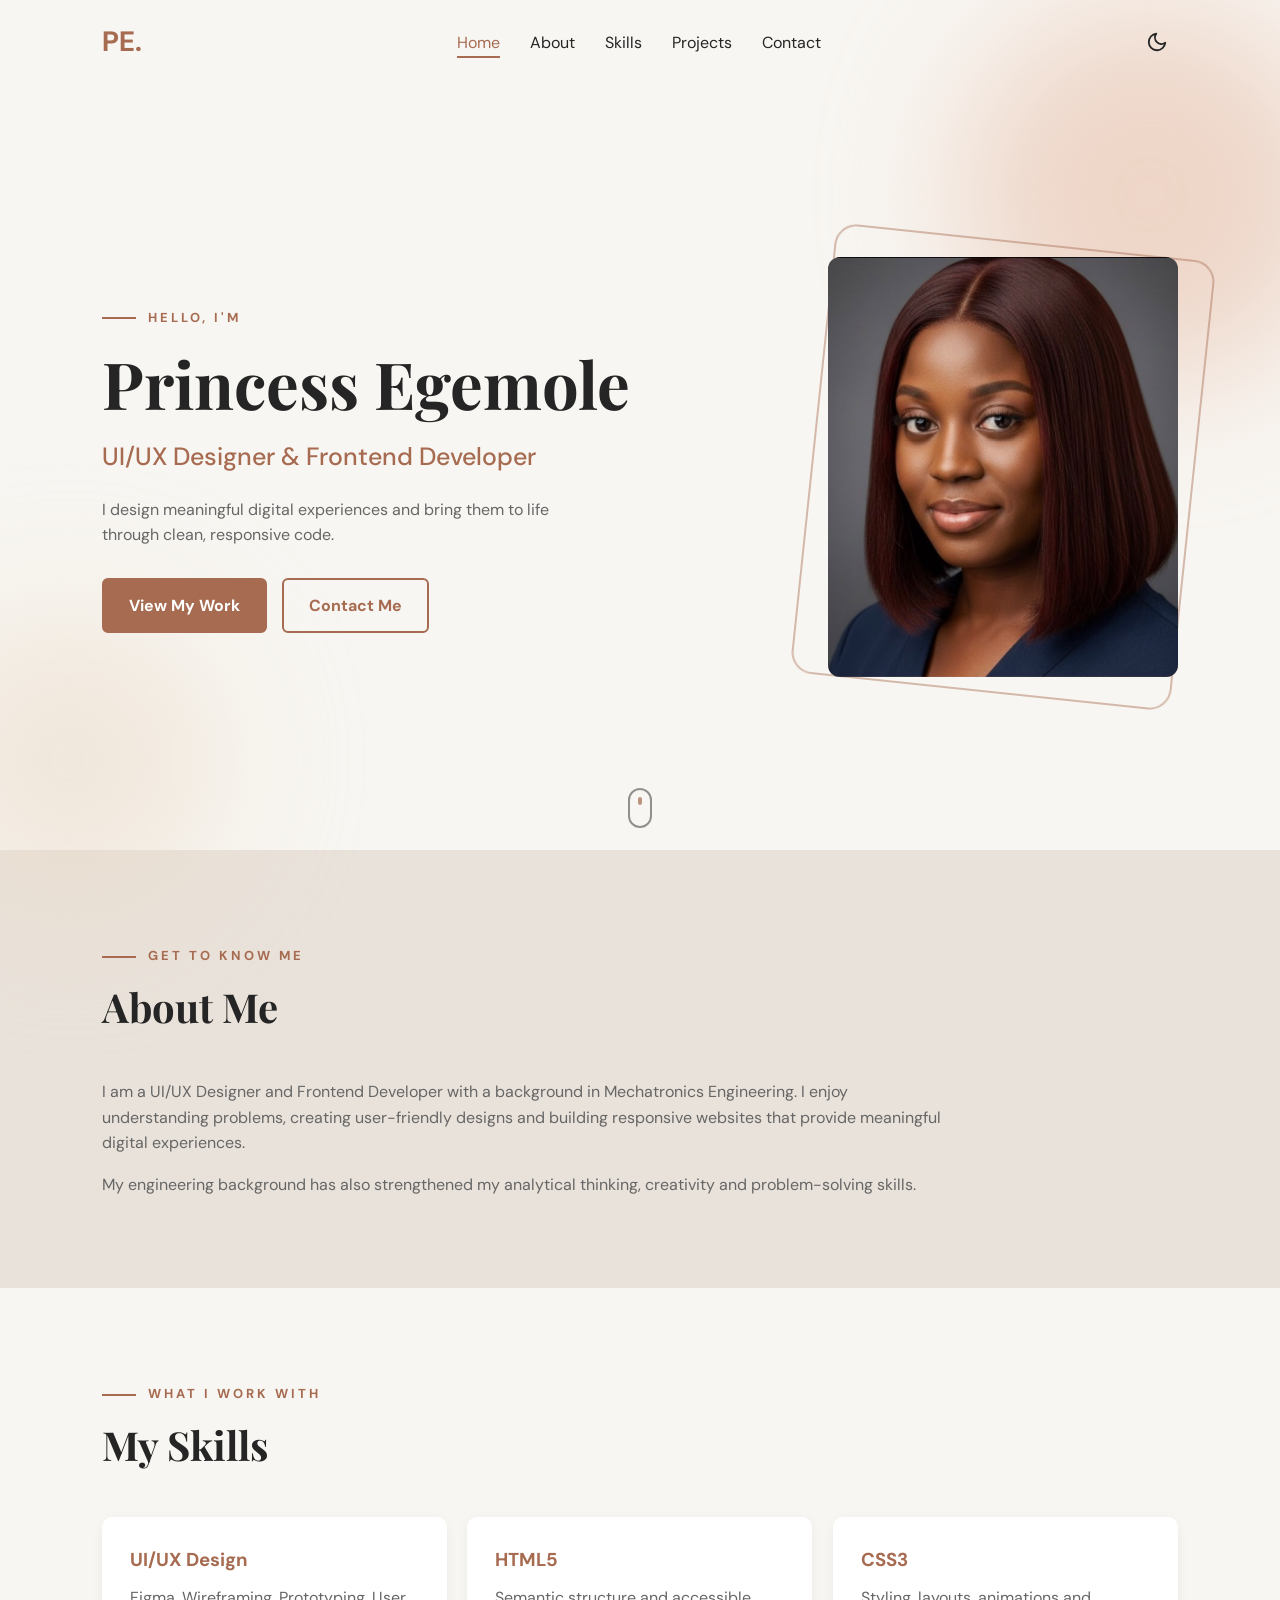
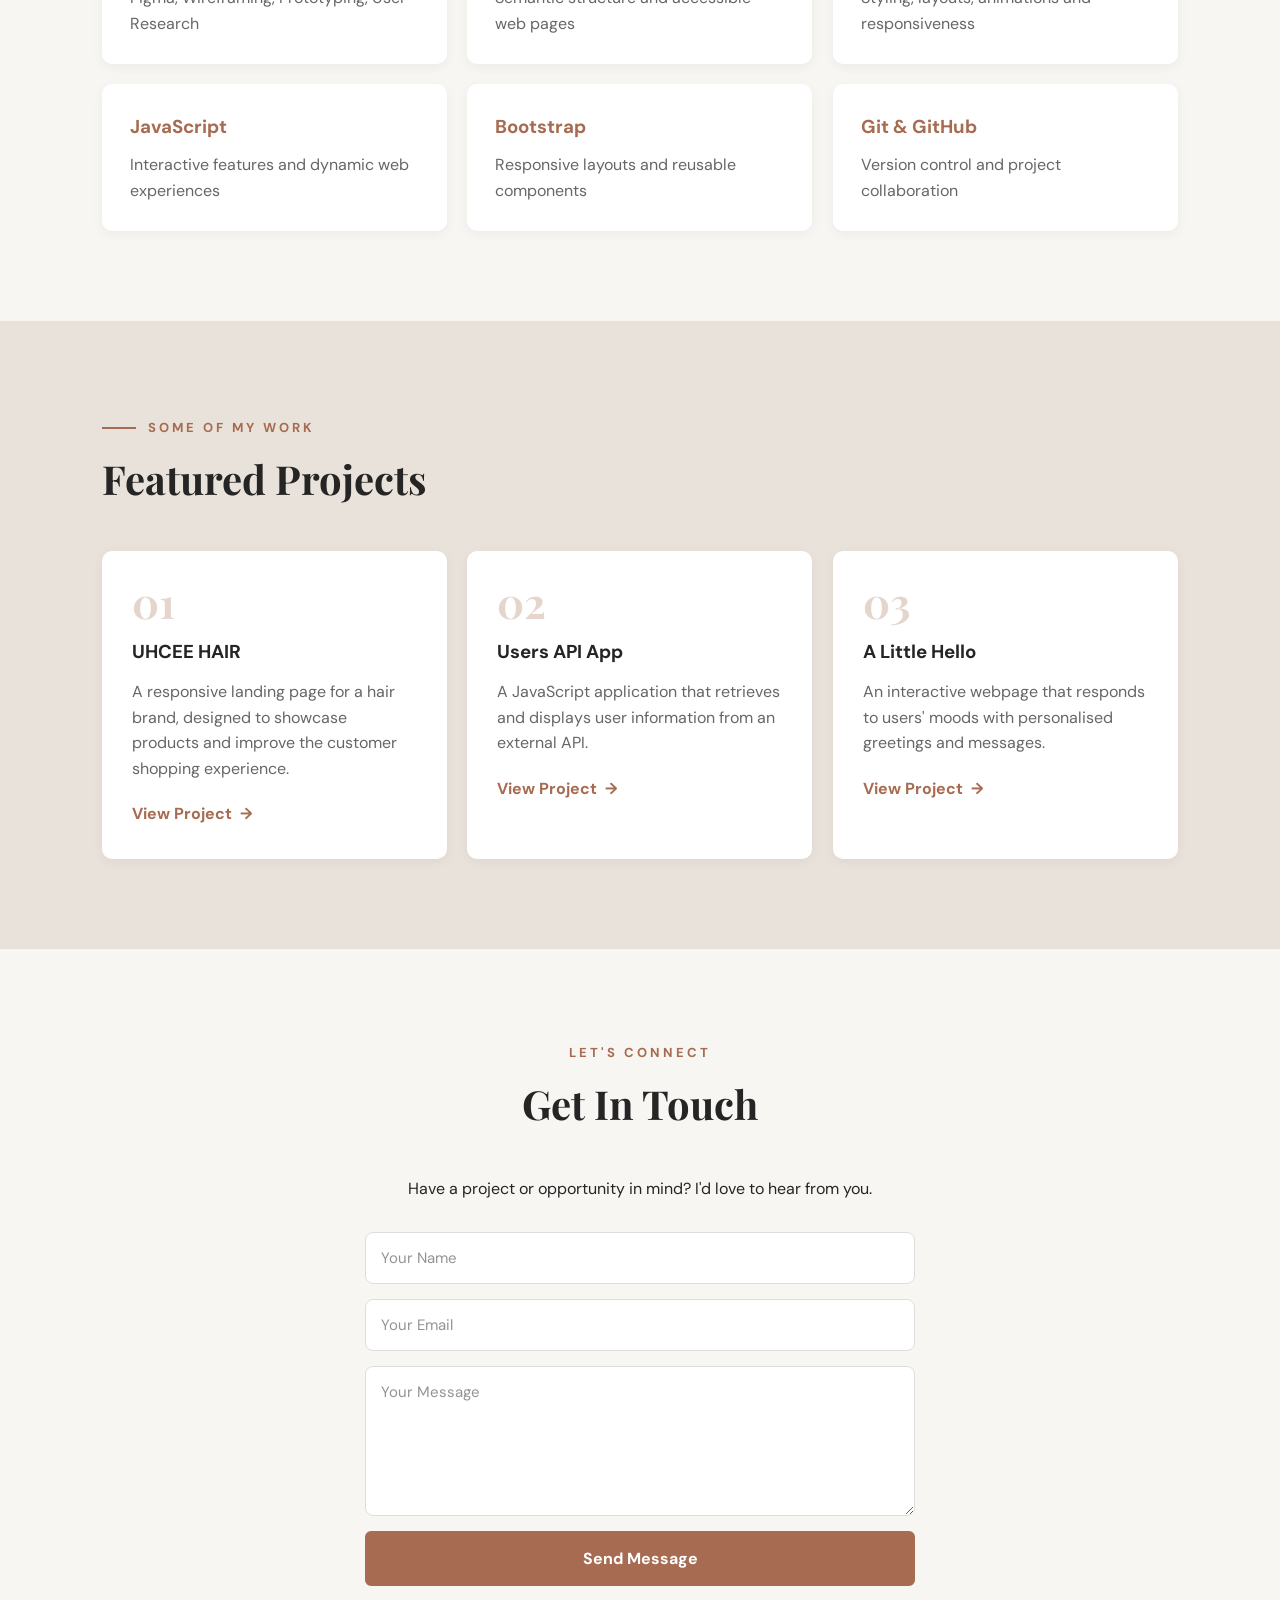
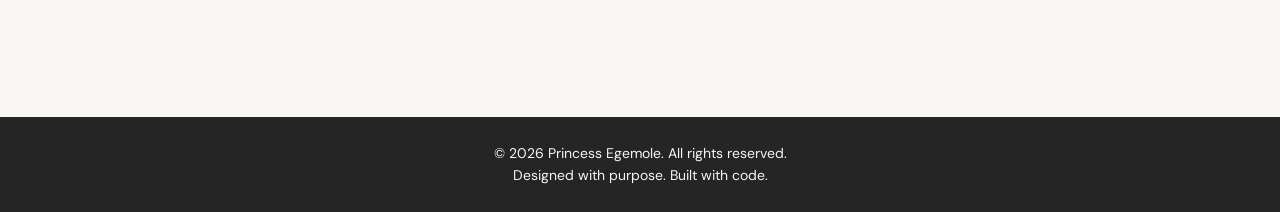
==== index.html @ a6270410 "initial portfolio upload" ====
<!DOCTYPE html>
<html lang="en">
<head>
    <meta charset="UTF-8">
    <meta name="viewport" content="width=device-width, initial-scale=1.0">
    <meta name="description" content="Princess Egemole is a UI/UX Designer and Frontend Developer who designs meaningful digital experiences and builds them with clean, responsive code.">
    <meta name="theme-color" content="#F8F6F2">
    <title>Princess Egemole | UI/UX Designer & Frontend Developer</title>

    <!-- Runs before first paint: enables motion styles and applies the saved theme (no flash) -->
    <script>
        (function () {
            var root = document.documentElement;
            root.classList.add("js");
            var theme = null;
            try { theme = localStorage.getItem("theme"); } catch (e) {}
            if (!theme) {
                theme = window.matchMedia("(prefers-color-scheme: dark)").matches ? "dark" : "light";
            }
            root.dataset.theme = theme;
        })();
    </script>

    <link rel="preconnect" href="https://fonts.googleapis.com">
    <link rel="preconnect" href="https://fonts.gstatic.com" crossorigin>
    <link href="https://fonts.googleapis.com/css2?family=DM+Sans:wght@400;500;700&family=Playfair+Display:wght@600;700&display=swap" rel="stylesheet">
    <link rel="stylesheet" href="style.css">
</head>
<body>

    <a href="#home" class="skip-link">Skip to content</a>
    <div class="scroll-progress" aria-hidden="true"></div>

    <!-- Navigation -->
    <header>
        <nav class="navbar" aria-label="Main navigation">
            <a href="#home" class="logo">PE.</a>

            <button class="menu-toggle" id="menu-toggle" type="button"
                aria-label="Open navigation" aria-expanded="false" aria-controls="nav-links">
                <span></span>
                <span></span>
                <span></span>
            </button>

            <ul class="nav-links" id="nav-links">
                <li><a href="#home">Home</a></li>
                <li><a href="#about">About</a></li>
                <li><a href="#skills">Skills</a></li>
                <li><a href="#projects">Projects</a></li>
                <li><a href="#contact">Contact</a></li>
            </ul>

            <button id="theme-toggle" class="theme-toggle" type="button"
                aria-label="Switch to dark mode" aria-pressed="false">
                <svg class="icon-moon" viewBox="0 0 24 24" aria-hidden="true">
                    <path d="M21 12.8A9 9 0 1 1 11.2 3a7 7 0 0 0 9.8 9.8z"/>
                </svg>
                <svg class="icon-sun" viewBox="0 0 24 24" aria-hidden="true">
                    <circle cx="12" cy="12" r="5"/>
                    <line x1="12" y1="1" x2="12" y2="3"/>
                    <line x1="12" y1="21" x2="12" y2="23"/>
                    <line x1="4.22" y1="4.22" x2="5.64" y2="5.64"/>
                    <line x1="18.36" y1="18.36" x2="19.78" y2="19.78"/>
                    <line x1="1" y1="12" x2="3" y2="12"/>
                    <line x1="21" y1="12" x2="23" y2="12"/>
                    <line x1="4.22" y1="19.78" x2="5.64" y2="18.36"/>
                    <line x1="18.36" y1="5.64" x2="19.78" y2="4.22"/>
                </svg>
            </button>
        </nav>
    </header>

    <main>

    <!-- Hero Section -->
    <section class="hero" id="home">
        <span class="orb orb-1" aria-hidden="true"></span>
        <span class="orb orb-2" aria-hidden="true"></span>

        <div class="hero-content">
            <p class="intro rise" style="--d:100">HELLO, I'M</p>

            <h1>
                <span class="word"><span class="word-inner" style="--d:250">Princess</span></span>
                <span class="word"><span class="word-inner" style="--d:380">Egemole</span></span>
            </h1>

            <h2 class="rise" style="--d:560">UI/UX Designer & Frontend Developer</h2>

            <p class="hero-description rise" style="--d:700">
                I design meaningful digital experiences and bring
                them to life through clean, responsive code.
            </p>

            <div class="hero-buttons rise" style="--d:850">
                <a href="#projects" class="btn">View My Work</a>
                <a href="#contact" class="btn secondary-btn">Contact Me</a>
            </div>
        </div>

        <div class="hero-image">
            <div class="image-ring" aria-hidden="true"></div>
            <div class="image-frame">
                <img src="images/headshot.jpg" alt="Portrait of Princess Egemole" width="350" height="420">
            </div>
        </div>

        <a href="#about" class="scroll-hint" aria-label="Scroll to the about section"><span></span></a>
    </section>

    <!-- About Section -->
    <section class="about section-padding" id="about">
        <div class="section-heading" data-reveal>
            <p class="intro">GET TO KNOW ME</p>
            <h2>About Me</h2>
        </div>

        <p data-reveal>
            I am a UI/UX Designer and Frontend Developer with a background
            in Mechatronics Engineering. I enjoy understanding problems,
            creating user-friendly designs and building responsive
            websites that provide meaningful digital experiences.
        </p>

        <p data-reveal style="--delay:120ms">
            My engineering background has also strengthened my analytical
            thinking, creativity and problem-solving skills.
        </p>
    </section>

    <!-- Skills Section -->
    <section class="skills section-padding" id="skills">
        <div class="section-heading" data-reveal>
            <p class="intro">WHAT I WORK WITH</p>
            <h2>My Skills</h2>
        </div>

        <div class="skills-container">
            <div class="skill-card">
                <h3>UI/UX Design</h3>
                <p>Figma, Wireframing, Prototyping, User Research</p>
            </div>

            <div class="skill-card">
                <h3>HTML5</h3>
                <p>Semantic structure and accessible web pages</p>
            </div>

            <div class="skill-card">
                <h3>CSS3</h3>
                <p>Styling, layouts, animations and responsiveness</p>
            </div>

            <div class="skill-card">
                <h3>JavaScript</h3>
                <p>Interactive features and dynamic web experiences</p>
            </div>

            <div class="skill-card">
                <h3>Bootstrap</h3>
                <p>Responsive layouts and reusable components</p>
            </div>

            <div class="skill-card">
                <h3>Git & GitHub</h3>
                <p>Version control and project collaboration</p>
            </div>
        </div>
    </section>

    <!-- Projects Section -->
    <section class="projects section-padding" id="projects">
        <div class="section-heading" data-reveal>
            <p class="intro">SOME OF MY WORK</p>
            <h2>Featured Projects</h2>
        </div>

        <div class="projects-container">

            <div class="project-card">
                <div class="project-content">
                    <h3>UHCEE HAIR</h3>
                    <p>
                        A responsive landing page for a hair brand,
                        designed to showcase products and improve
                        the customer shopping experience.
                    </p>
                    <a href="#" class="project-link">View Project <span class="arrow" aria-hidden="true">→</span></a>
                </div>
            </div>

            <div class="project-card">
                <div class="project-content">
                    <h3>Users API App</h3>
                    <p>
                        A JavaScript application that retrieves and
                        displays user information from an external API.
                    </p>
                    <a href="#" class="project-link">View Project <span class="arrow" aria-hidden="true">→</span></a>
                </div>
            </div>

            <div class="project-card">
                <div class="project-content">
                    <h3>A Little Hello</h3>
                    <p>
                        An interactive webpage that responds to users'
                        moods with personalised greetings and messages.
                    </p>
                    <a href="#" class="project-link">View Project <span class="arrow" aria-hidden="true">→</span></a>
                </div>
            </div>

        </div>
    </section>

    <!-- Contact Section -->
    <section class="contact section-padding" id="contact">
        <div class="section-heading" data-reveal>
            <p class="intro">LET'S CONNECT</p>
            <h2>Get In Touch</h2>
        </div>

        <p data-reveal>Have a project or opportunity in mind? I'd love to hear from you.</p>

        <form id="contact-form" novalidate data-reveal style="--delay:120ms">
            <input type="text" id="name" name="name" placeholder="Your Name"
                aria-label="Your name" autocomplete="name" required>

            <input type="email" id="email" name="email" placeholder="Your Email"
                aria-label="Your email" autocomplete="email" required>

            <textarea id="message" name="message" placeholder="Your Message"
                aria-label="Your message" required></textarea>

            <button type="submit" class="btn">Send Message</button>

            <p id="form-feedback" role="status" aria-live="polite"></p>
        </form>
    </section>

    </main>

    <!-- Footer -->
    <footer>
        <p>© 2026 Princess Egemole. All rights reserved.</p>
        <p>Designed with purpose. Built with code.</p>
    </footer>

    <script src="script.js"></script>
</body>
</html>
---- style.css ----
/* =========================================================
   DESIGN TOKENS
   ========================================================= */

:root {
    --bg: #F8F6F2;
    --bg-alt: #E9E2DA;
    --surface: #FFFFFF;
    --text: #252525;
    --muted: #666666;
    --accent: #A66B50;
    --accent-dark: #87543D;
    --on-accent: #FFFFFF;
    --border: #DDDDDD;
    --error: #C0392B;
    --footer-bg: #252525;
    --shadow-sm: 0 3px 12px rgba(0, 0, 0, 0.05);
    --shadow-lg: 0 18px 40px rgba(0, 0, 0, 0.12);

    --ease-out: cubic-bezier(0.22, 1, 0.36, 1);
    --ease-spring: cubic-bezier(0.34, 1.56, 0.64, 1);

    color-scheme: light;
}

:root[data-theme="dark"] {
    --bg: #252525;
    --bg-alt: #2F2F2F;
    --surface: #3A3A3A;
    --text: #F8F6F2;
    --muted: #CCCCCC;
    --accent: #D9946F;
    --accent-dark: #C27D58;
    --on-accent: #1F1F1F;
    --border: #666666;
    --error: #FF8A7A;
    --footer-bg: #1A1A1A;
    --shadow-sm: 0 3px 12px rgba(0, 0, 0, 0.25);
    --shadow-lg: 0 18px 40px rgba(0, 0, 0, 0.45);

    color-scheme: dark;
}


/* =========================================================
   GENERAL STYLING
   ========================================================= */

* {
    margin: 0;
    padding: 0;
    box-sizing: border-box;
}

html {
    scroll-behavior: smooth;
    scroll-padding-top: 70px;
}

body {
    font-family: "DM Sans", Arial, sans-serif;
    background-color: var(--bg);
    color: var(--text);
    line-height: 1.6;
}

h1,
.section-heading h2 {
    font-family: "Playfair Display", Georgia, serif;
}

::selection {
    background: var(--accent);
    color: var(--on-accent);
}

:focus-visible {
    outline: 2px solid var(--accent);
    outline-offset: 3px;
}

.skip-link {
    position: absolute;
    top: -60px;
    left: 8%;
    z-index: 2000;
    background: var(--accent);
    color: var(--on-accent);
    padding: 10px 18px;
    border-radius: 6px;
    text-decoration: none;
    transition: top 0.3s var(--ease-out);
}

.skip-link:focus {
    top: 12px;
}


/* =========================================================
   SCROLL PROGRESS BAR
   ========================================================= */

.scroll-progress {
    position: fixed;
    top: 0;
    left: 0;
    width: 100%;
    height: 3px;
    background: linear-gradient(90deg, var(--accent), var(--accent-dark));
    transform-origin: 0 50%;
    transform: scaleX(var(--progress, 0));
    z-index: 1100;
    pointer-events: none;
}


/* =========================================================
   NAVIGATION
   ========================================================= */

header {
    position: sticky;
    top: 0;
    z-index: 1000;
    padding: 20px 8%;
    transition: transform 0.5s var(--ease-out),
                padding 0.4s var(--ease-out),
                background-color 0.4s ease,
                box-shadow 0.4s ease;
}

header.scrolled {
    padding-top: 12px;
    padding-bottom: 12px;
    background-color: color-mix(in srgb, var(--bg) 82%, transparent);
    -webkit-backdrop-filter: blur(14px) saturate(1.4);
    backdrop-filter: blur(14px) saturate(1.4);
    box-shadow: 0 1px 0 color-mix(in srgb, var(--text) 8%, transparent);
}

header.header-hidden {
    transform: translateY(-100%);
}

header:focus-within {
    transform: none;
}

header.menu-open {
    background-color: var(--bg);
}

.navbar {
    display: flex;
    justify-content: space-between;
    align-items: center;
}

.logo {
    display: inline-block;
    color: var(--accent);
    font-size: 28px;
    font-weight: 700;
    text-decoration: none;
    transition: transform 0.4s var(--ease-spring);
}

.logo:hover {
    transform: scale(1.1) rotate(-4deg);
}

.nav-links {
    display: flex;
    list-style: none;
    gap: 30px;
}

.nav-links a {
    text-decoration: none;
    color: var(--text);
    position: relative;
    transition: color 0.3s ease;
}

/* NAVIGATION UNDERLINE ANIMATION */

.nav-links a::after {
    content: "";
    position: absolute;
    width: 0;
    height: 2px;
    bottom: -5px;
    left: 0;
    background-color: var(--accent);
    transition: width 0.4s var(--ease-out);
}

.nav-links a:hover::after,
.nav-links a.active::after {
    width: 100%;
}

.nav-links a:hover,
.nav-links a.active {
    color: var(--accent);
}

.menu-toggle,
.theme-toggle {
    border: none;
    background: none;
    cursor: pointer;
    color: var(--text);
}

/* Theme toggle: sun and moon swap with a spin */

.theme-toggle {
    position: relative;
    display: grid;
    place-items: center;
    width: 42px;
    height: 42px;
    border-radius: 50%;
    transition: background-color 0.3s ease,
                transform 0.4s var(--ease-spring);
}

.theme-toggle:hover {
    background-color: var(--bg-alt);
    transform: rotate(15deg);
}

.theme-toggle svg {
    grid-area: 1 / 1;
    width: 22px;
    height: 22px;
    fill: none;
    stroke: currentColor;
    stroke-width: 2;
    stroke-linecap: round;
    stroke-linejoin: round;
    transition: transform 0.6s var(--ease-spring),
                opacity 0.35s ease;
}

.icon-sun {
    opacity: 0;
    transform: rotate(-90deg) scale(0.4);
}

:root[data-theme="dark"] .icon-sun {
    opacity: 1;
    transform: none;
}

:root[data-theme="dark"] .icon-moon {
    opacity: 0;
    transform: rotate(90deg) scale(0.4);
}

/* Hamburger morphs into an X */

.menu-toggle {
    display: none;
    position: relative;
    width: 42px;
    height: 42px;
    border-radius: 50%;
}

.menu-toggle span {
    position: absolute;
    left: 10px;
    right: 10px;
    height: 2px;
    border-radius: 2px;
    background-color: var(--text);
    transition: top 0.45s var(--ease-out),
                transform 0.45s var(--ease-out),
                opacity 0.25s ease;
}

.menu-toggle span:nth-child(1) { top: 14px; }
.menu-toggle span:nth-child(2) { top: 20px; }
.menu-toggle span:nth-child(3) { top: 26px; }

.menu-toggle[aria-expanded="true"] span:nth-child(1) {
    top: 20px;
    transform: rotate(45deg);
}

.menu-toggle[aria-expanded="true"] span:nth-child(2) {
    opacity: 0;
    transform: scaleX(0);
}

.menu-toggle[aria-expanded="true"] span:nth-child(3) {
    top: 20px;
    transform: rotate(-45deg);
}


/* =========================================================
   HERO SECTION
   ========================================================= */

.hero {
    position: relative;
    min-height: 85vh;
    padding: 70px 8%;
    display: flex;
    align-items: center;
    justify-content: space-between;
    gap: 50px;
    overflow-x: clip;
}

.hero-content,
.hero-image {
    position: relative;
    z-index: 1;
}

.hero-content {
    max-width: 600px;
}

/* Soft drifting background glow */

.orb {
    position: absolute;
    z-index: 0;
    border-radius: 50%;
    filter: blur(70px);
    opacity: 0.5;
    pointer-events: none;
    animation: drift 14s ease-in-out infinite alternate;
}

.orb-1 {
    width: 380px;
    height: 380px;
    background: #E3B49C;
    top: -80px;
    right: -60px;
}

.orb-2 {
    width: 300px;
    height: 300px;
    background: #E9D8C4;
    bottom: -60px;
    left: -80px;
    animation-duration: 18s;
    animation-delay: -6s;
}

:root[data-theme="dark"] .orb {
    opacity: 0.16;
}

@keyframes drift {
    to {
        transform: translate(40px, 30px) scale(1.12);
    }
}

.intro {
    display: inline-flex;
    align-items: center;
    gap: 12px;
    color: var(--accent);
    letter-spacing: 3px;
    font-size: 13px;
    font-weight: 700;
}

.intro::before {
    content: "";
    width: 34px;
    height: 2px;
    background-color: currentColor;
    transform-origin: left center;
    transition: transform 0.9s var(--ease-out) 0.25s;
}

.js .section-heading:not(.is-visible) .intro::before {
    transform: scaleX(0);
}

.hero .intro::before {
    animation: lineGrow 1s var(--ease-out) 0.45s both;
}

.contact .intro::before {
    display: none;
}

@keyframes lineGrow {
    from { transform: scaleX(0); }
}

.hero h1 {
    font-size: clamp(38px, 6vw, 65px);
    line-height: 1.2;
    margin: 15px 0;
}

/* Headline: each word slides up out of a mask */

.word {
    display: inline-block;
    vertical-align: top;
    overflow: hidden;
    padding-bottom: 0.14em;
    margin-bottom: -0.14em;
}

.word-inner {
    display: inline-block;
    animation: wordUp 1s var(--ease-out) both;
    animation-delay: calc(var(--d, 0) * 1ms);
}

@keyframes wordUp {
    from { transform: translateY(110%); }
    to   { transform: translateY(0); }
}

/* Generic staggered entrance */

.rise {
    animation: rise 0.9s var(--ease-out) both;
    animation-delay: calc(var(--d, 0) * 1ms);
}

@keyframes rise {
    from {
        opacity: 0;
        transform: translateY(28px);
    }
    to {
        opacity: 1;
        transform: translateY(0);
    }
}

.hero h2 {
    color: var(--accent);
    font-size: clamp(19px, 2.4vw, 25px);
    font-weight: 500;
    margin-bottom: 20px;
}

.hero-description {
    max-width: 480px;
    margin-bottom: 30px;
    color: var(--muted);
}

.hero-buttons {
    display: flex;
    gap: 15px;
    flex-wrap: wrap;
}

/* HERO IMAGE */

.hero-image {
    flex-shrink: 0;
    translate: var(--px, 0px) var(--py, 0px);
    transition: translate 0.7s var(--ease-out);
}

.image-ring {
    position: absolute;
    inset: -16px;
    border: 2px solid var(--accent);
    border-radius: 22px;
    opacity: 0.45;
    rotate: 6deg;
    translate: calc(var(--px, 0px) * -1.2) calc(var(--py, 0px) * -1.2);
    transition: translate 0.7s var(--ease-out);
    animation: ringIn 1.4s var(--ease-out) 0.6s both;
}

@keyframes ringIn {
    from {
        opacity: 0;
        scale: 0.85;
    }
    to {
        opacity: 0.45;
        scale: 1;
    }
}

.image-frame {
    position: relative;
    width: 350px;
    height: 420px;
    overflow: hidden;
    border-radius: 12px;
    background: linear-gradient(135deg, var(--bg-alt), var(--accent));
    animation: frameReveal 1.4s var(--ease-out) 0.35s both,
               float 7s ease-in-out 1.8s infinite alternate;
}

.image-frame img {
    display: block;
    width: 100%;
    height: 100%;
    object-fit: cover;
    animation: imageZoom 1.9s var(--ease-out) 0.35s both;
}

@keyframes frameReveal {
    from { clip-path: inset(100% 0 0 0); }
    to   { clip-path: inset(0 0 0 0); }
}

@keyframes imageZoom {
    from { transform: scale(1.3); }
    to   { transform: scale(1); }
}

@keyframes float {
    to { transform: translateY(-14px); }
}

/* Scroll hint */

.scroll-hint {
    position: absolute;
    bottom: 22px;
    left: 50%;
    translate: -50% 0;
    z-index: 1;
    width: 24px;
    height: 40px;
    border: 2px solid var(--muted);
    border-radius: 14px;
    opacity: 0;
    animation: fadeIn 1s ease 2.2s forwards;
}

.scroll-hint span {
    position: absolute;
    top: 7px;
    left: 50%;
    width: 4px;
    height: 8px;
    margin-left: -2px;
    border-radius: 4px;
    background-color: var(--accent);
    animation: wheel 1.8s ease-in-out infinite;
}

@keyframes wheel {
    0%   { opacity: 0; transform: translateY(0); }
    30%  { opacity: 1; }
    80%  { opacity: 0; transform: translateY(14px); }
    100% { opacity: 0; transform: translateY(14px); }
}

@keyframes fadeIn {
    to { opacity: 0.7; }
}


/* =========================================================
   BUTTONS
   ========================================================= */

.btn {
    position: relative;
    isolation: isolate;
    overflow: hidden;
    display: inline-block;
    background-color: var(--accent);
    color: var(--on-accent);
    padding: 13px 25px;
    border: 2px solid var(--accent);
    border-radius: 6px;
    font: inherit;
    font-weight: 700;
    text-decoration: none;
    cursor: pointer;
    transition: background-color 0.3s ease,
                border-color 0.3s ease,
                color 0.3s ease,
                box-shadow 0.3s ease,
                transform 0.35s var(--ease-spring),
                translate 0.25s ease-out;
}

/* Light sweep on hover */

.btn::before {
    content: "";
    position: absolute;
    inset: 0;
    z-index: -1;
    background: linear-gradient(110deg, transparent 30%, rgba(255, 255, 255, 0.35) 50%, transparent 70%);
    transform: translateX(-120%);
    transition: transform 0.7s var(--ease-out);
}

.btn:hover::before {
    transform: translateX(120%);
}

.btn:hover {
    background-color: var(--accent-dark);
    border-color: var(--accent-dark);
    box-shadow: 0 10px 22px color-mix(in srgb, var(--accent) 40%, transparent);
    transform: translateY(-3px);
}

.btn:active {
    transform: translateY(-1px) scale(0.97);
}

/* Secondary button fills up from the bottom */

.secondary-btn {
    background-color: transparent;
    background-image: linear-gradient(var(--accent), var(--accent));
    background-repeat: no-repeat;
    background-position: bottom;
    background-size: 100% 0%;
    color: var(--accent);
    transition: background-size 0.45s var(--ease-out),
                color 0.3s ease,
                box-shadow 0.3s ease,
                transform 0.35s var(--ease-spring),
                translate 0.25s ease-out;
}

.secondary-btn:hover {
    background-color: transparent;
    background-size: 100% 100%;
    border-color: var(--accent);
    color: var(--on-accent);
}


/* =========================================================
   SCROLL REVEAL
   ========================================================= */

.js [data-reveal] {
    opacity: 0;
}

.js [data-reveal].is-visible {
    animation: revealUp 0.9s var(--ease-out) both;
    animation-delay: var(--delay, 0s);
}

@keyframes revealUp {
    from {
        opacity: 0;
        translate: 0 36px;
    }
    to {
        opacity: 1;
        translate: 0 0;
    }
}


/* =========================================================
   GENERAL SECTION STYLING
   ========================================================= */

.section-padding {
    padding: 90px 8%;
}

.section-heading {
    margin-bottom: 40px;
}

.section-heading h2 {
    font-size: clamp(30px, 4vw, 40px);
    margin-top: 8px;
}


/* =========================================================
   ABOUT SECTION
   ========================================================= */

.about {
    background-color: var(--bg-alt);
}

.about > p {
    max-width: 850px;
    color: var(--muted);
}

.about > p + p {
    margin-top: 1em;
}


/* =========================================================
   CARDS (skills + projects)
   ========================================================= */

.skills-container,
.projects-container {
    display: grid;
    grid-template-columns: repeat(3, 1fr);
    gap: 20px;
}

.projects-container {
    counter-reset: project;
}

.skill-card,
.project-card {
    position: relative;
    overflow: hidden;
    background-color: var(--surface);
    border-radius: 10px;
    transform: perspective(900px)
               translateY(var(--lift, 0px))
               rotateX(var(--rx, 0deg))
               rotateY(var(--ry, 0deg));
    transition: transform 0.4s var(--ease-out),
                box-shadow 0.4s ease,
                background-color 0.3s ease;
}

.skill-card {
    padding: 28px;
    box-shadow: var(--shadow-sm);
}

.project-card {
    padding: 30px;
    box-shadow: var(--shadow-sm);
}

.skill-card:hover,
.project-card:hover {
    --lift: -8px;
    box-shadow: var(--shadow-lg);
}

/* Cursor spotlight */

.skill-card::before,
.project-card::before {
    content: "";
    position: absolute;
    inset: 0;
    background: radial-gradient(260px circle at var(--mx, 50%) var(--my, 50%),
                color-mix(in srgb, var(--accent) 20%, transparent),
                transparent 70%);
    opacity: 0;
    transition: opacity 0.4s ease;
    pointer-events: none;
}

.skill-card:hover::before,
.project-card:hover::before {
    opacity: 1;
}

/* Accent line that draws itself along the bottom edge */

.skill-card::after,
.project-card::after {
    content: "";
    position: absolute;
    left: 0;
    bottom: 0;
    width: 100%;
    height: 3px;
    background-color: var(--accent);
    transform: scaleX(0);
    transform-origin: left;
    transition: transform 0.55s var(--ease-out);
}

.skill-card:hover::after,
.project-card:hover::after {
    transform: scaleX(1);
}

.skill-card > *,
.project-content {
    position: relative;
}

.skill-card h3 {
    color: var(--accent);
    margin-bottom: 10px;
}

.skill-card p {
    color: var(--muted);
}

/* Project number */

.project-content::before {
    counter-increment: project;
    content: counter(project, decimal-leading-zero);
    display: block;
    margin-bottom: 14px;
    font-family: "Playfair Display", Georgia, serif;
    font-size: 42px;
    font-weight: 700;
    line-height: 1;
    color: var(--accent);
    opacity: 0.28;
    transition: opacity 0.4s ease,
                transform 0.5s var(--ease-out);
}

.project-card:hover .project-content::before {
    opacity: 0.9;
    transform: translateX(6px);
}

.project-card h3 {
    margin-bottom: 12px;
}

.project-card p {
    color: var(--muted);
    margin-bottom: 20px;
}

.project-link {
    display: inline-flex;
    align-items: center;
    gap: 8px;
    padding-bottom: 2px;
    color: var(--accent);
    font-weight: 700;
    text-decoration: none;
    background: linear-gradient(currentColor, currentColor) left bottom / 0% 2px no-repeat;
    transition: background-size 0.45s var(--ease-out);
}

.project-link:hover,
.project-card:hover .project-link {
    background-size: 100% 2px;
}

.project-link .arrow {
    display: inline-block;
    transition: transform 0.4s var(--ease-spring);
}

.project-link:hover .arrow,
.project-card:hover .arrow {
    transform: translateX(6px);
}


/* =========================================================
   PROJECTS SECTION
   ========================================================= */

.projects {
    background-color: var(--bg-alt);
}


/* =========================================================
   CONTACT SECTION
   ========================================================= */

.contact {
    text-align: center;
}

.contact form {
    max-width: 550px;
    margin: 30px auto 0;
    display: flex;
    flex-direction: column;
    gap: 15px;
}

.contact input,
.contact textarea {
    width: 100%;
    padding: 15px;
    background-color: var(--surface);
    color: var(--text);
    border: 1.5px solid var(--border);
    border-radius: 8px;
    font-family: inherit;
    font-size: 15px;
    transition: border-color 0.3s ease,
                box-shadow 0.3s ease,
                background-color 0.3s ease,
                transform 0.35s var(--ease-out);
}

.contact input::placeholder,
.contact textarea::placeholder {
    color: var(--muted);
    opacity: 0.7;
}

.contact input:focus,
.contact textarea:focus {
    outline: none;
    border-color: var(--accent);
    box-shadow: 0 0 0 4px color-mix(in srgb, var(--accent) 22%, transparent);
    transform: translateY(-2px);
}

.contact input.invalid,
.contact textarea.invalid {
    border-color: var(--error);
    animation: shake 0.45s ease;
}

@keyframes shake {
    20% { translate: -7px 0; }
    40% { translate: 6px 0; }
    60% { translate: -4px 0; }
    80% { translate: 2px 0; }
}

.contact textarea {
    min-height: 150px;
    resize: vertical;
}

#form-feedback {
    min-height: 1.6em;
    color: var(--accent);
    font-weight: 700;
    opacity: 0;
    transform: translateY(8px);
    transition: opacity 0.4s ease,
                transform 0.5s var(--ease-out);
}

#form-feedback.visible {
    opacity: 1;
    transform: translateY(0);
}

#form-feedback.error {
    color: var(--error);
}

#form-feedback.success::before {
    content: "✓ ";
}


/* =========================================================
   FOOTER
   ========================================================= */

footer {
    background-color: var(--footer-bg);
    color: #F8F6F2;
    text-align: center;
    padding: 25px;
    font-size: 14px;
}


/* =========================================================
   THEME SWITCH FALLBACK + VIEW TRANSITION
   ========================================================= */

/* Browsers without the View Transitions API get a soft cross-fade */
html.theme-transition *,
html.theme-transition *::before,
html.theme-transition *::after {
    transition: background-color 0.5s ease,
                color 0.5s ease,
                border-color 0.5s ease,
                box-shadow 0.5s ease !important;
}

/* The circular reveal itself is driven from script.js */
::view-transition-old(root),
::view-transition-new(root) {
    animation: none;
    mix-blend-mode: normal;
}


/* =========================================================
   TABLET + MOBILE
   ========================================================= */

@media (max-width: 1024px) {

    .skills-container,
    .projects-container {
        grid-template-columns: repeat(2, 1fr);
    }
}

@media (max-height: 700px) {

    .scroll-hint {
        display: none;
    }
}

@media (max-width: 768px) {

    header {
        padding: 15px 6%;
    }

    header.scrolled {
        padding-top: 10px;
        padding-bottom: 10px;
    }

    .navbar {
        flex-wrap: wrap;
    }

    .menu-toggle {
        display: block;
        margin-left: auto;
        margin-right: 6px;
    }

    /* Menu slides open and links stagger in */

    .nav-links {
        order: 3;
        width: 100%;
        flex-direction: column;
        gap: 0;
        max-height: 0;
        overflow: hidden;
        opacity: 0;
        visibility: hidden;
        transition: max-height 0.55s var(--ease-out),
                    opacity 0.4s ease,
                    visibility 0s linear 0.55s;
    }

    .nav-links.open {
        max-height: 340px;
        opacity: 1;
        visibility: visible;
        transition: max-height 0.55s var(--ease-out),
                    opacity 0.4s ease,
                    visibility 0s;
    }

    .nav-links li {
        opacity: 0;
        translate: 0 -10px;
        transition: opacity 0.35s ease,
                    translate 0.45s var(--ease-out);
    }

    .nav-links.open li {
        opacity: 1;
        translate: 0 0;
        transition-delay: calc(var(--i, 0) * 60ms + 120ms);
    }

    .nav-links li:nth-child(1) { --i: 0; }
    .nav-links li:nth-child(2) { --i: 1; }
    .nav-links li:nth-child(3) { --i: 2; }
    .nav-links li:nth-child(4) { --i: 3; }
    .nav-links li:nth-child(5) { --i: 4; }

    .nav-links a {
        display: inline-block;
        padding: 10px 0;
    }

    .nav-links li:first-child {
        padding-top: 14px;
    }

    .hero {
        flex-direction: column-reverse;
        text-align: center;
        padding: 50px 6%;
        min-height: auto;
    }

    .image-frame {
        width: 260px;
        height: 310px;
    }

    .hero-description {
        margin-left: auto;
        margin-right: auto;
    }

    .hero-buttons {
        justify-content: center;
    }

    .scroll-hint {
        display: none;
    }

    .skills-container,
    .projects-container {
        grid-template-columns: 1fr;
    }

    .section-padding {
        padding: 64px 6%;
    }
}


/* =========================================================
   REDUCED MOTION ACCESSIBILITY
   ========================================================= */

@media (prefers-reduced-motion: reduce) {

    html {
        scroll-behavior: auto;
    }

    *,
    *::before,
    *::after {
        animation: none !important;
        transition: none !important;
    }

    .js [data-reveal] {
        opacity: 1;
    }

    .js .section-heading:not(.is-visible) .intro::before {
        transform: none;
    }

    .skill-card,
    .project-card {
        transform: none;
    }
}
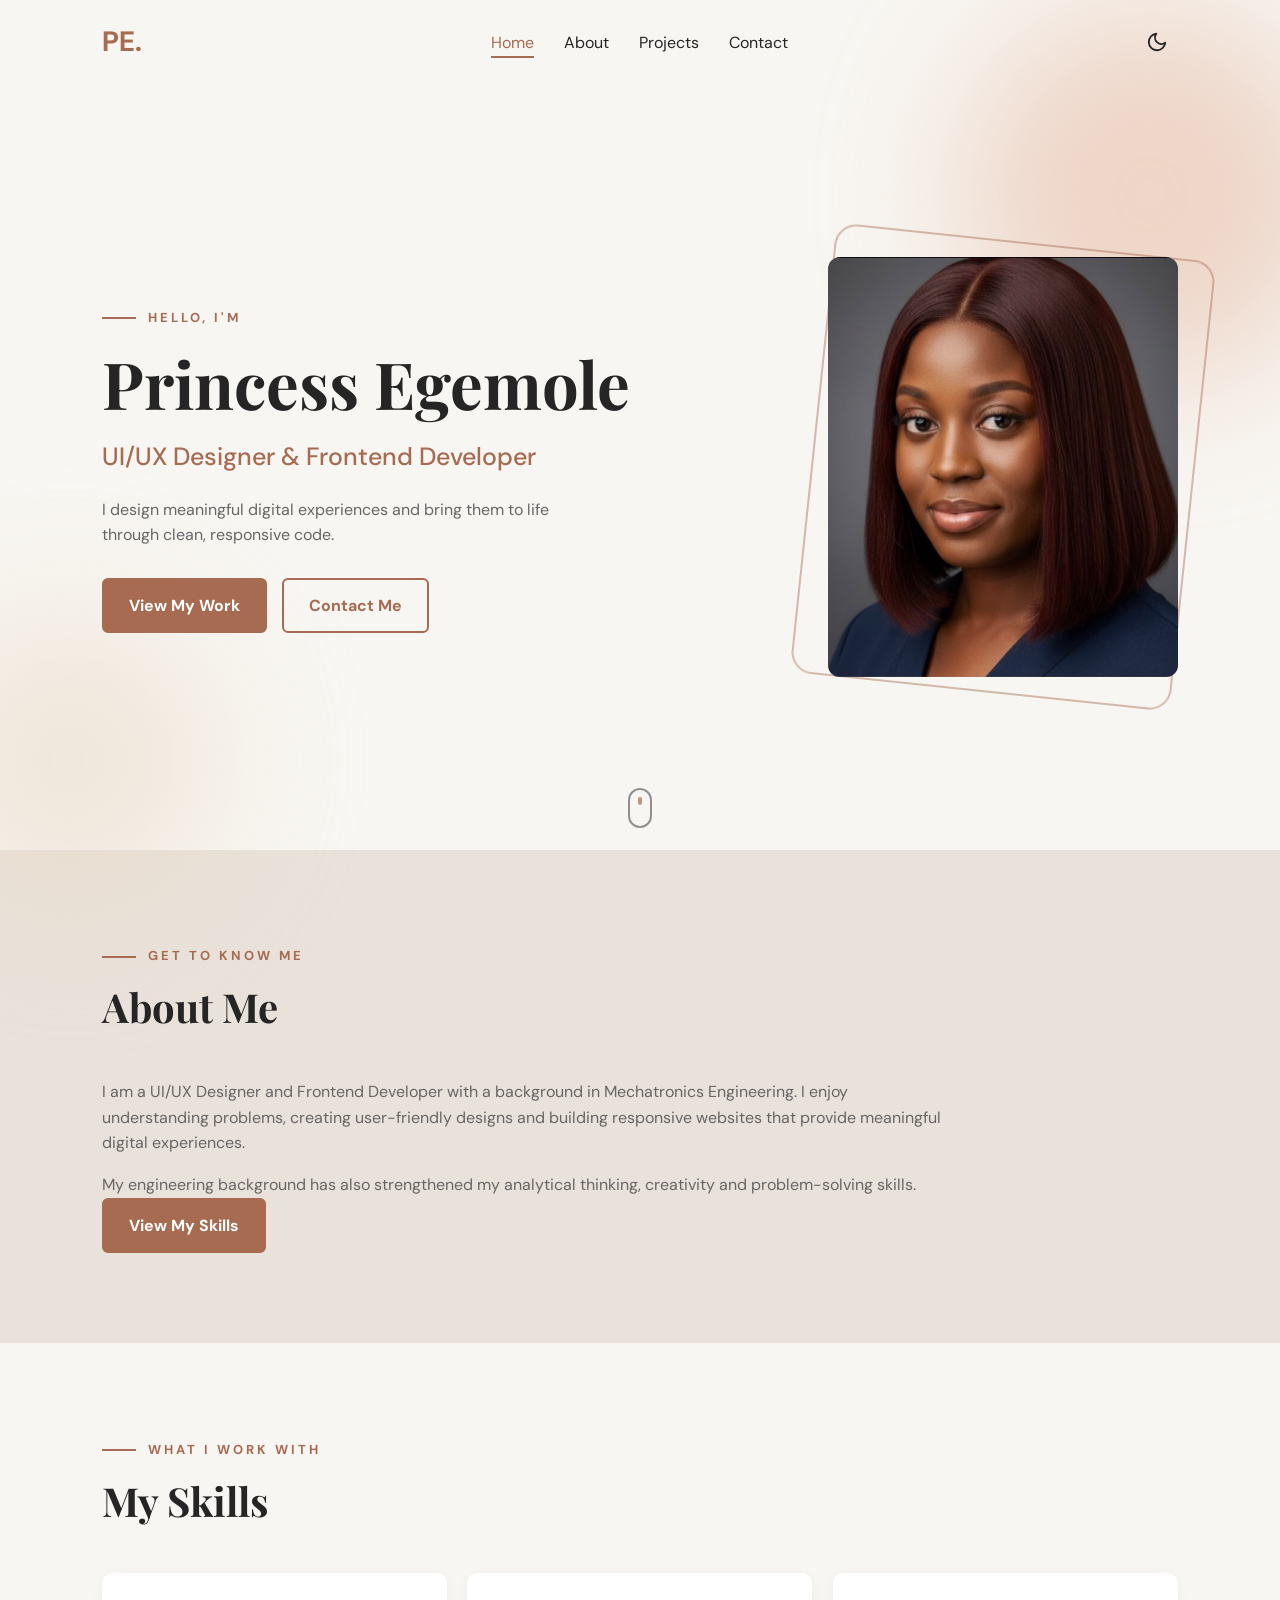
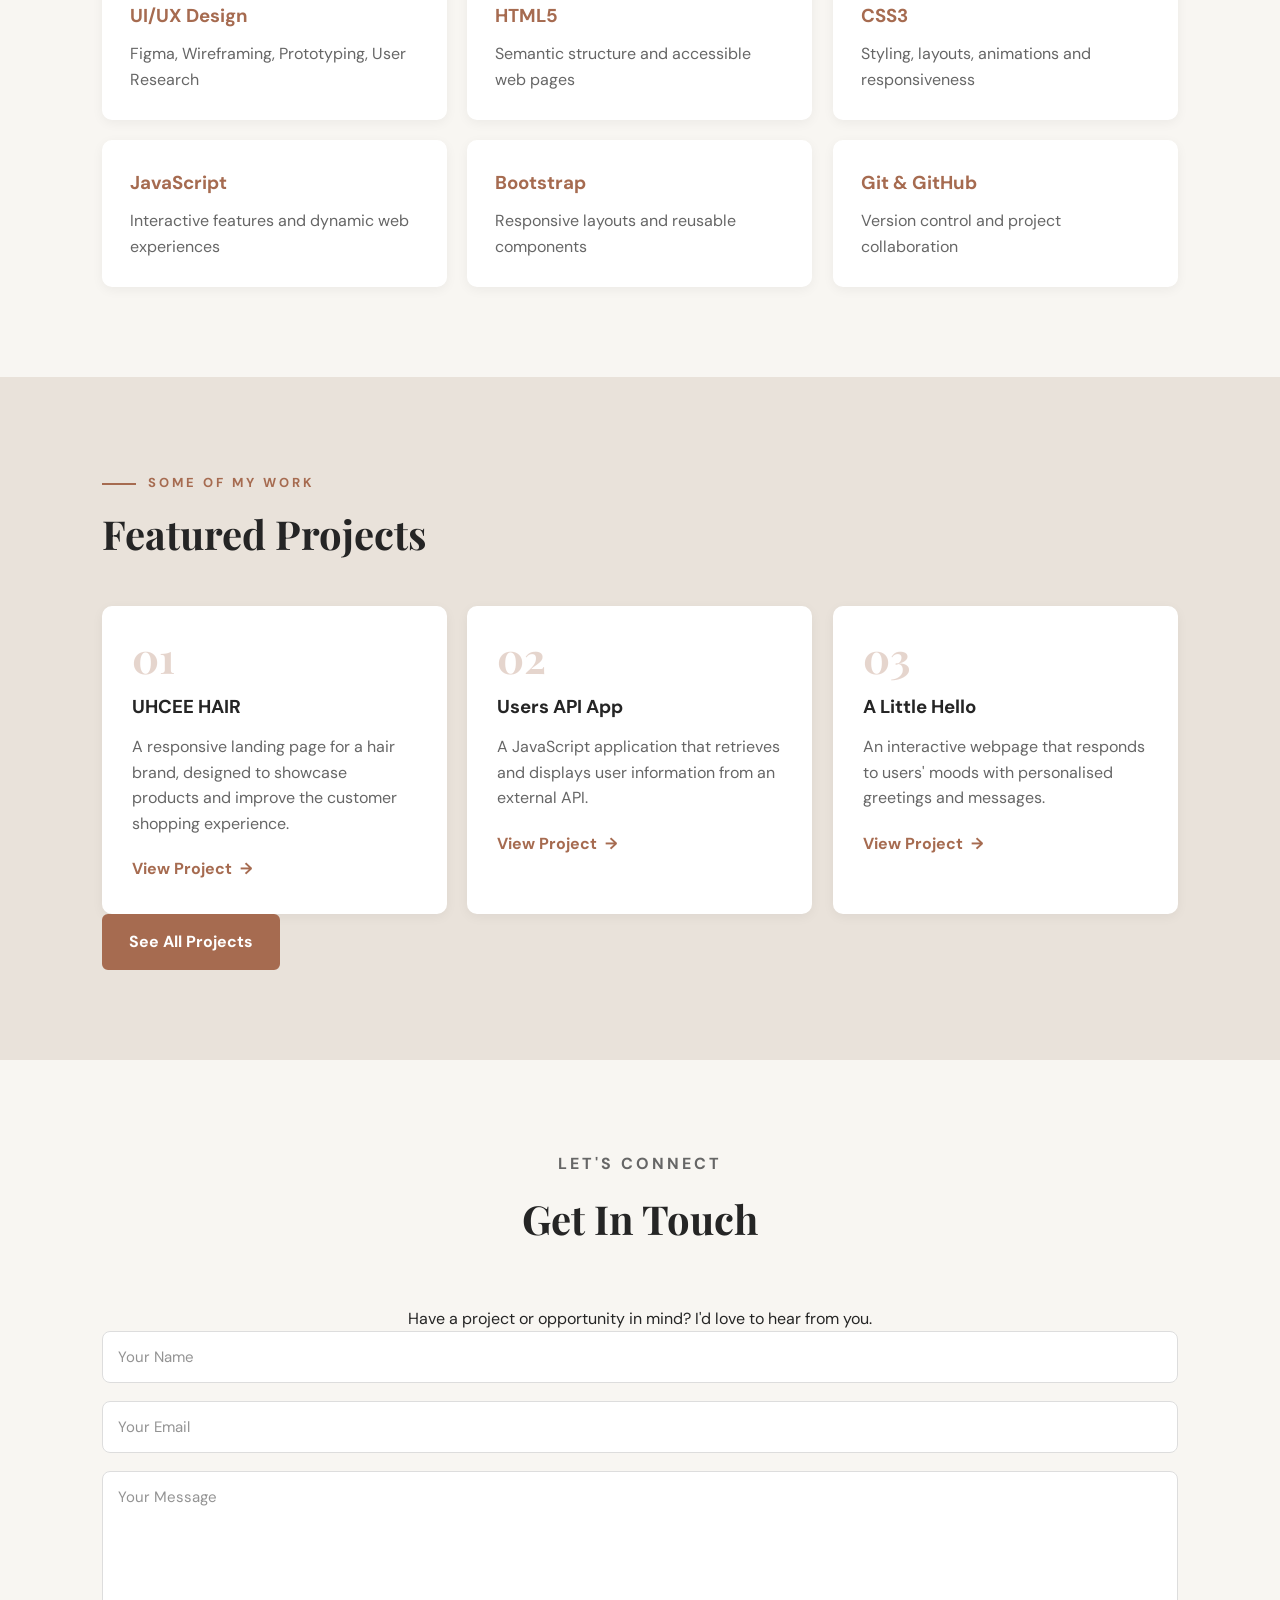
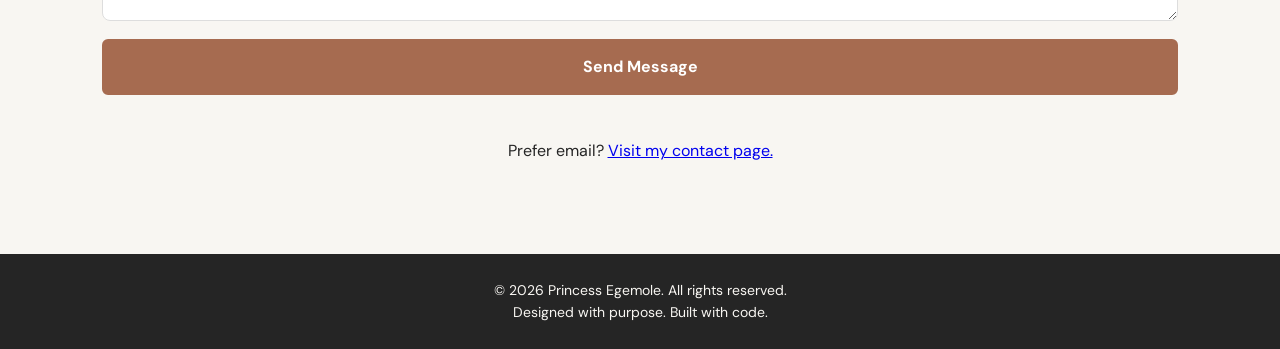
==== commit a60dce6a: "Update portfolio pages and contact form" ====
--- a/index.html
+++ b/index.html
@@ -1,253 +1,452 @@
+
 <!DOCTYPE html>
 <html lang="en">
 <head>
     <meta charset="UTF-8">
     <meta name="viewport" content="width=device-width, initial-scale=1.0">
+
     <meta name="description" content="Princess Egemole is a UI/UX Designer and Frontend Developer who designs meaningful digital experiences and builds them with clean, responsive code.">
+
     <meta name="theme-color" content="#F8F6F2">
+
     <title>Princess Egemole | UI/UX Designer & Frontend Developer</title>
 
-    <!-- Runs before first paint: enables motion styles and applies the saved theme (no flash) -->
+    <!-- Apply saved theme before the page loads -->
     <script>
         (function () {
             var root = document.documentElement;
             root.classList.add("js");
+
             var theme = null;
-            try { theme = localStorage.getItem("theme"); } catch (e) {}
+
+            try {
+                theme = localStorage.getItem("theme");
+            } catch (e) {}
+
             if (!theme) {
-                theme = window.matchMedia("(prefers-color-scheme: dark)").matches ? "dark" : "light";
+                theme = window.matchMedia("(prefers-color-scheme: dark)").matches
+                    ? "dark"
+                    : "light";
             }
+
             root.dataset.theme = theme;
         })();
     </script>
 
+    <!-- Google Fonts -->
     <link rel="preconnect" href="https://fonts.googleapis.com">
     <link rel="preconnect" href="https://fonts.gstatic.com" crossorigin>
+
     <link href="https://fonts.googleapis.com/css2?family=DM+Sans:wght@400;500;700&family=Playfair+Display:wght@600;700&display=swap" rel="stylesheet">
+
+    <!-- Custom CSS -->
     <link rel="stylesheet" href="style.css">
 </head>
+
 <body>
 
+    <!-- Skip Link -->
     <a href="#home" class="skip-link">Skip to content</a>
+
+    <!-- Scroll Progress -->
     <div class="scroll-progress" aria-hidden="true"></div>
+
 
     <!-- Navigation -->
     <header>
         <nav class="navbar" aria-label="Main navigation">
-            <a href="#home" class="logo">PE.</a>
-
-            <button class="menu-toggle" id="menu-toggle" type="button"
-                aria-label="Open navigation" aria-expanded="false" aria-controls="nav-links">
+
+            <a href="index.html" class="logo">PE.</a>
+
+            <button
+                class="menu-toggle"
+                id="menu-toggle"
+                type="button"
+                aria-label="Open navigation"
+                aria-expanded="false"
+                aria-controls="nav-links">
+
                 <span></span>
                 <span></span>
                 <span></span>
+
             </button>
 
             <ul class="nav-links" id="nav-links">
-                <li><a href="#home">Home</a></li>
-                <li><a href="#about">About</a></li>
-                <li><a href="#skills">Skills</a></li>
-                <li><a href="#projects">Projects</a></li>
-                <li><a href="#contact">Contact</a></li>
+
+                <li>
+                    <a href="index.html" class="active" aria-current="page">
+                        Home
+                    </a>
+                </li>
+
+                <li>
+                    <a href="about.html">About</a>
+                </li>
+
+                <li>
+                    <a href="project.html">Projects</a>
+                </li>
+
+                <li>
+                    <a href="contact.html">Contact</a>
+                </li>
+
             </ul>
 
-            <button id="theme-toggle" class="theme-toggle" type="button"
-                aria-label="Switch to dark mode" aria-pressed="false">
-                <svg class="icon-moon" viewBox="0 0 24 24" aria-hidden="true">
-                    <path d="M21 12.8A9 9 0 1 1 11.2 3a7 7 0 0 0 9.8 9.8z"/>
-                </svg>
-                <svg class="icon-sun" viewBox="0 0 24 24" aria-hidden="true">
-                    <circle cx="12" cy="12" r="5"/>
-                    <line x1="12" y1="1" x2="12" y2="3"/>
-                    <line x1="12" y1="21" x2="12" y2="23"/>
-                    <line x1="4.22" y1="4.22" x2="5.64" y2="5.64"/>
-                    <line x1="18.36" y1="18.36" x2="19.78" y2="19.78"/>
-                    <line x1="1" y1="12" x2="3" y2="12"/>
-                    <line x1="21" y1="12" x2="23" y2="12"/>
-                    <line x1="4.22" y1="19.78" x2="5.64" y2="18.36"/>
-                    <line x1="18.36" y1="5.64" x2="19.78" y2="4.22"/>
-                </svg>
-            </button>
+            
+<button class="theme-toggle" id="theme-toggle" aria-label="Toggle dark mode">
+    <svg class="sun-icon" viewBox="0 0 24 24" fill="none" stroke="currentColor" stroke-width="2">
+        <circle cx="12" cy="12" r="4"></circle>
+        <path d="M12 2v2M12 20v2M4.93 4.93l1.42 1.42M17.65 17.65l1.42 1.42M2 12h2M20 12h2M4.93 19.07l1.42-1.42M17.65 6.35l1.42-1.42"></path>
+    </svg>
+
+    <svg class="moon-icon" viewBox="0 0 24 24" fill="none" stroke="currentColor" stroke-width="2">
+        <path d="M21 12.79A9 9 0 1 1 11.21 3 7 7 0 0 0 21 12.79z"></path>
+    </svg>
+</button>
+
+
         </nav>
     </header>
 
+
     <main>
 
-    <!-- Hero Section -->
-    <section class="hero" id="home">
-        <span class="orb orb-1" aria-hidden="true"></span>
-        <span class="orb orb-2" aria-hidden="true"></span>
-
-        <div class="hero-content">
-            <p class="intro rise" style="--d:100">HELLO, I'M</p>
-
-            <h1>
-                <span class="word"><span class="word-inner" style="--d:250">Princess</span></span>
-                <span class="word"><span class="word-inner" style="--d:380">Egemole</span></span>
-            </h1>
-
-            <h2 class="rise" style="--d:560">UI/UX Designer & Frontend Developer</h2>
-
-            <p class="hero-description rise" style="--d:700">
-                I design meaningful digital experiences and bring
-                them to life through clean, responsive code.
+        <!-- Hero Section -->
+        <section class="hero" id="home">
+
+            <span class="orb orb-1" aria-hidden="true"></span>
+            <span class="orb orb-2" aria-hidden="true"></span>
+
+            <div class="hero-content">
+
+                <p class="intro rise" style="--d:100">
+                    HELLO, I'M
+                </p>
+
+                <h1>
+                    <span class="word">
+                        <span class="word-inner" style="--d:250">Princess</span>
+                    </span>
+
+                    <span class="word">
+                        <span class="word-inner" style="--d:380">Egemole</span>
+                    </span>
+                </h1>
+
+                <h2 class="rise" style="--d:560">
+                    UI/UX Designer & Frontend Developer
+                </h2>
+
+                <p class="hero-description rise" style="--d:700">
+                    I design meaningful digital experiences and bring
+                    them to life through clean, responsive code.
+                </p>
+
+                <div class="hero-buttons rise" style="--d:850">
+
+                    <a href="project.html" class="btn">
+                        View My Work
+                    </a>
+
+                    <a href="contact.html" class="btn secondary-btn">
+                        Contact Me
+                    </a>
+
+                </div>
+
+            </div>
+
+
+            <div class="hero-image">
+
+                <div class="image-ring" aria-hidden="true"></div>
+
+                <div class="image-frame">
+                    <img
+                        src="images/headshot.jpg"
+                        alt="Portrait of Princess Egemole"
+                        width="350"
+                        height="420">
+                </div>
+
+            </div>
+
+            <a
+                href="#about"
+                class="scroll-hint"
+                aria-label="Scroll to the about section">
+
+                <span></span>
+
+            </a>
+
+        </section>
+
+
+        <!-- About Section -->
+        <section class="about section-padding" id="about">
+
+            <div class="section-heading" data-reveal>
+
+                <p class="intro">GET TO KNOW ME</p>
+
+                <h2>About Me</h2>
+
+            </div>
+
+            <p data-reveal>
+                I am a UI/UX Designer and Frontend Developer with a background
+                in Mechatronics Engineering. I enjoy understanding problems,
+                creating user-friendly designs and building responsive
+                websites that provide meaningful digital experiences.
             </p>
 
-            <div class="hero-buttons rise" style="--d:850">
-                <a href="#projects" class="btn">View My Work</a>
-                <a href="#contact" class="btn secondary-btn">Contact Me</a>
-            </div>
-        </div>
-
-        <div class="hero-image">
-            <div class="image-ring" aria-hidden="true"></div>
-            <div class="image-frame">
-                <img src="images/headshot.jpg" alt="Portrait of Princess Egemole" width="350" height="420">
-            </div>
-        </div>
-
-        <a href="#about" class="scroll-hint" aria-label="Scroll to the about section"><span></span></a>
-    </section>
-
-    <!-- About Section -->
-    <section class="about section-padding" id="about">
-        <div class="section-heading" data-reveal>
-            <p class="intro">GET TO KNOW ME</p>
-            <h2>About Me</h2>
-        </div>
-
-        <p data-reveal>
-            I am a UI/UX Designer and Frontend Developer with a background
-            in Mechatronics Engineering. I enjoy understanding problems,
-            creating user-friendly designs and building responsive
-            websites that provide meaningful digital experiences.
-        </p>
-
-        <p data-reveal style="--delay:120ms">
-            My engineering background has also strengthened my analytical
-            thinking, creativity and problem-solving skills.
-        </p>
-    </section>
-
-    <!-- Skills Section -->
-    <section class="skills section-padding" id="skills">
-        <div class="section-heading" data-reveal>
-            <p class="intro">WHAT I WORK WITH</p>
-            <h2>My Skills</h2>
-        </div>
-
-        <div class="skills-container">
-            <div class="skill-card">
-                <h3>UI/UX Design</h3>
-                <p>Figma, Wireframing, Prototyping, User Research</p>
-            </div>
-
-            <div class="skill-card">
-                <h3>HTML5</h3>
-                <p>Semantic structure and accessible web pages</p>
-            </div>
-
-            <div class="skill-card">
-                <h3>CSS3</h3>
-                <p>Styling, layouts, animations and responsiveness</p>
-            </div>
-
-            <div class="skill-card">
-                <h3>JavaScript</h3>
-                <p>Interactive features and dynamic web experiences</p>
-            </div>
-
-            <div class="skill-card">
-                <h3>Bootstrap</h3>
-                <p>Responsive layouts and reusable components</p>
-            </div>
-
-            <div class="skill-card">
-                <h3>Git & GitHub</h3>
-                <p>Version control and project collaboration</p>
-            </div>
-        </div>
-    </section>
-
-    <!-- Projects Section -->
-    <section class="projects section-padding" id="projects">
-        <div class="section-heading" data-reveal>
-            <p class="intro">SOME OF MY WORK</p>
-            <h2>Featured Projects</h2>
-        </div>
-
-        <div class="projects-container">
-
-            <div class="project-card">
-                <div class="project-content">
-                    <h3>UHCEE HAIR</h3>
-                    <p>
-                        A responsive landing page for a hair brand,
-                        designed to showcase products and improve
-                        the customer shopping experience.
-                    </p>
-                    <a href="#" class="project-link">View Project <span class="arrow" aria-hidden="true">→</span></a>
-                </div>
-            </div>
-
-            <div class="project-card">
-                <div class="project-content">
-                    <h3>Users API App</h3>
-                    <p>
-                        A JavaScript application that retrieves and
-                        displays user information from an external API.
-                    </p>
-                    <a href="#" class="project-link">View Project <span class="arrow" aria-hidden="true">→</span></a>
-                </div>
-            </div>
-
-            <div class="project-card">
-                <div class="project-content">
-                    <h3>A Little Hello</h3>
-                    <p>
-                        An interactive webpage that responds to users'
-                        moods with personalised greetings and messages.
-                    </p>
-                    <a href="#" class="project-link">View Project <span class="arrow" aria-hidden="true">→</span></a>
-                </div>
-            </div>
-
-        </div>
-    </section>
-
-    <!-- Contact Section -->
-    <section class="contact section-padding" id="contact">
-        <div class="section-heading" data-reveal>
-            <p class="intro">LET'S CONNECT</p>
-            <h2>Get In Touch</h2>
-        </div>
-
-        <p data-reveal>Have a project or opportunity in mind? I'd love to hear from you.</p>
-
-        <form id="contact-form" novalidate data-reveal style="--delay:120ms">
-            <input type="text" id="name" name="name" placeholder="Your Name"
-                aria-label="Your name" autocomplete="name" required>
-
-            <input type="email" id="email" name="email" placeholder="Your Email"
-                aria-label="Your email" autocomplete="email" required>
-
-            <textarea id="message" name="message" placeholder="Your Message"
-                aria-label="Your message" required></textarea>
-
-            <button type="submit" class="btn">Send Message</button>
-
-            <p id="form-feedback" role="status" aria-live="polite"></p>
-        </form>
-    </section>
+            <p data-reveal style="--delay:120ms">
+                My engineering background has also strengthened my analytical
+                thinking, creativity and problem-solving skills.
+            </p>
+
+
+
+            <div class="hero-buttons" data-reveal>
+                <a href="about.html" class="btn">
+                    View My Skills
+                </a>
+            </div>
+
+        </section>
+
+
+        <!-- Skills Section -->
+        <section class="skills section-padding" id="skills">
+
+            <div class="section-heading" data-reveal>
+
+                <p class="intro">WHAT I WORK WITH</p>
+
+                <h2>My Skills</h2>
+
+            </div>
+
+            <div class="skills-container">
+
+                <div class="skill-card">
+                    <h3>UI/UX Design</h3>
+                    <p>Figma, Wireframing, Prototyping, User Research</p>
+                </div>
+
+                <div class="skill-card">
+                    <h3>HTML5</h3>
+                    <p>Semantic structure and accessible web pages</p>
+                </div>
+
+                <div class="skill-card">
+                    <h3>CSS3</h3>
+                    <p>Styling, layouts, animations and responsiveness</p>
+                </div>
+
+                <div class="skill-card">
+                    <h3>JavaScript</h3>
+                    <p>Interactive features and dynamic web experiences</p>
+                </div>
+
+                <div class="skill-card">
+                    <h3>Bootstrap</h3>
+                    <p>Responsive layouts and reusable components</p>
+                </div>
+
+                <div class="skill-card">
+                    <h3>Git & GitHub</h3>
+                    <p>Version control and project collaboration</p>
+                </div>
+
+            </div>
+
+        </section>
+
+
+        <!-- Projects Section -->
+        <section class="projects section-padding" id="projects">
+
+            <div class="section-heading" data-reveal>
+
+                <p class="intro">SOME OF MY WORK</p>
+
+                <h2>Featured Projects</h2>
+
+            </div>
+
+            <div class="projects-container">
+
+                <div class="project-card">
+
+                    <div class="project-content">
+
+                        <h3>UHCEE HAIR</h3>
+
+                        <p>
+                            A responsive landing page for a hair brand,
+                            designed to showcase products and improve
+                            the customer shopping experience.
+                        </p>
+
+                        <a href="project.html"
+                           class="project-link"
+                           target="_blank"
+                           rel="noopener noreferrer">
+
+                            View Project
+                            <span class="arrow" aria-hidden="true">→</span>
+
+                        </a>
+
+                    </div>
+
+                </div>
+
+
+                <div class="project-card">
+
+                    <div class="project-content">
+
+                        <h3>Users API App</h3>
+
+                        <p>
+                            A JavaScript application that retrieves and
+                            displays user information from an external API.
+                        </p>
+
+                        <a href="project.html"
+                           class="project-link">
+
+                            View Project
+                            <span class="arrow" aria-hidden="true">→</span>
+
+                        </a>
+
+                    </div>
+
+                </div>
+
+
+                <div class="project-card">
+
+                    <div class="project-content">
+
+                        <h3>A Little Hello</h3>
+
+                        <p>
+                            An interactive webpage that responds to users'
+                            moods with personalised greetings and messages.
+                        </p>
+
+                        <a href="project.html"
+                           class="project-link">
+
+                            View Project
+                            <span class="arrow" aria-hidden="true">→</span>
+
+                        </a>
+
+                    </div>
+
+                </div>
+
+            </div>
+
+            <div class="hero-buttons" data-reveal>
+                <a href="project.html" class="btn">
+                    See All Projects
+                </a>
+            </div>
+
+        </section>
+
+
+        <!-- Contact Section -->
+        <section class="contact section-padding" id="contact">
+
+            <div class="section-heading" data-reveal>
+
+                <p class="intro">LET'S CONNECT</p>
+
+                <h2>Get In Touch</h2>
+
+            </div>
+
+            <p data-reveal>
+                Have a project or opportunity in mind?
+                I'd love to hear from you.
+            </p>
+
+            <form
+                id="contact-form"
+                novalidate
+                data-reveal
+                style="--delay:120ms">
+
+                <input
+                    type="text"
+                    id="name"
+                    name="name"
+                    placeholder="Your Name"
+                    aria-label="Your name"
+                    autocomplete="name"
+                    required>
+
+                <input
+                    type="email"
+                    id="email"
+                    name="email"
+                    placeholder="Your Email"
+                    aria-label="Your email"
+                    autocomplete="email"
+                    required>
+
+                <textarea
+                    id="message"
+                    name="message"
+                    placeholder="Your Message"
+                    aria-label="Your message"
+                    required
+                    minlength="10"></textarea>
+
+                <button type="submit" class="btn">
+                    Send Message
+                </button>
+
+                <p
+                    id="form-feedback"
+                    role="status"
+                    aria-live="polite">
+                </p>
+
+            </form>
+
+            <p data-reveal>
+                Prefer email?
+                <a href="contact.html">Visit my contact page.</a>
+            </p>
+
+        </section>
 
     </main>
+
 
     <!-- Footer -->
     <footer>
+
         <p>© 2026 Princess Egemole. All rights reserved.</p>
+
         <p>Designed with purpose. Built with code.</p>
+
     </footer>
 
+
+    <!-- Custom JavaScript -->
     <script src="script.js"></script>
+
 </body>
-</html>+</html>
--- a/style.css
+++ b/style.css
@@ -1,3 +1,4 @@
+
 /* =========================================================
    DESIGN TOKENS
    ========================================================= */
@@ -153,8 +154,9 @@
 
 .navbar {
     display: flex;
+    align-items: center;
     justify-content: space-between;
-    align-items: center;
+    flex-wrap: nowrap;
 }
 
 .logo {
@@ -182,8 +184,6 @@
     position: relative;
     transition: color 0.3s ease;
 }
-
-/* NAVIGATION UNDERLINE ANIMATION */
 
 .nav-links a::after {
     content: "";
@@ -206,15 +206,27 @@
     color: var(--accent);
 }
 
+/* Keep both navigation buttons together */
+
+.nav-actions {
+    display: flex;
+    align-items: center;
+    justify-content: center;
+    flex-direction: row;
+    gap: 8px;
+    flex-shrink: 0;
+}
+
 .menu-toggle,
 .theme-toggle {
     border: none;
     background: none;
     cursor: pointer;
     color: var(--text);
-}
-
-/* Theme toggle: sun and moon swap with a spin */
+    flex-shrink: 0;
+}
+
+/* Theme toggle */
 
 .theme-toggle {
     position: relative;
@@ -245,22 +257,31 @@
                 opacity 0.35s ease;
 }
 
-.icon-sun {
+/* Light mode: show moon */
+
+.theme-toggle .sun-icon {
     opacity: 0;
     transform: rotate(-90deg) scale(0.4);
 }
 
-:root[data-theme="dark"] .icon-sun {
+.theme-toggle .moon-icon {
     opacity: 1;
     transform: none;
 }
 
-:root[data-theme="dark"] .icon-moon {
+/* Dark mode: show sun */
+
+:root[data-theme="dark"] .theme-toggle .sun-icon {
+    opacity: 1;
+    transform: none;
+}
+
+:root[data-theme="dark"] .theme-toggle .moon-icon {
     opacity: 0;
     transform: rotate(90deg) scale(0.4);
 }
 
-/* Hamburger morphs into an X */
+/* Hamburger menu */
 
 .menu-toggle {
     display: none;
@@ -282,9 +303,17 @@
                 opacity 0.25s ease;
 }
 
-.menu-toggle span:nth-child(1) { top: 14px; }
-.menu-toggle span:nth-child(2) { top: 20px; }
-.menu-toggle span:nth-child(3) { top: 26px; }
+.menu-toggle span:nth-child(1) {
+    top: 14px;
+}
+
+.menu-toggle span:nth-child(2) {
+    top: 20px;
+}
+
+.menu-toggle span:nth-child(3) {
+    top: 26px;
+}
 
 .menu-toggle[aria-expanded="true"] span:nth-child(1) {
     top: 20px;
@@ -327,8 +356,6 @@
     max-width: 600px;
 }
 
-/* Soft drifting background glow */
-
 .orb {
     position: absolute;
     z-index: 0;
@@ -399,16 +426,10 @@
 }
 
 @keyframes lineGrow {
-    from { transform: scaleX(0); }
-}
-
-.hero h1 {
-    font-size: clamp(38px, 6vw, 65px);
-    line-height: 1.2;
-    margin: 15px 0;
-}
-
-/* Headline: each word slides up out of a mask */
+    from {
+        transform: scaleX(0);
+    }
+}
 
 .word {
     display: inline-block;
@@ -425,11 +446,13 @@
 }
 
 @keyframes wordUp {
-    from { transform: translateY(110%); }
-    to   { transform: translateY(0); }
-}
-
-/* Generic staggered entrance */
+    from {
+        transform: translateY(110%);
+    }
+    to {
+        transform: translateY(0);
+    }
+}
 
 .rise {
     animation: rise 0.9s var(--ease-out) both;
@@ -445,6 +468,12 @@
         opacity: 1;
         transform: translateY(0);
     }
+}
+
+.hero h1 {
+    font-size: clamp(38px, 6vw, 65px);
+    line-height: 1.2;
+    margin: 15px 0;
 }
 
 .hero h2 {
@@ -465,8 +494,6 @@
     gap: 15px;
     flex-wrap: wrap;
 }
-
-/* HERO IMAGE */
 
 .hero-image {
     flex-shrink: 0;
@@ -517,20 +544,28 @@
 }
 
 @keyframes frameReveal {
-    from { clip-path: inset(100% 0 0 0); }
-    to   { clip-path: inset(0 0 0 0); }
+    from {
+        clip-path: inset(100% 0 0 0);
+    }
+    to {
+        clip-path: inset(0 0 0 0);
+    }
 }
 
 @keyframes imageZoom {
-    from { transform: scale(1.3); }
-    to   { transform: scale(1); }
+    from {
+        transform: scale(1.3);
+    }
+    to {
+        transform: scale(1);
+    }
 }
 
 @keyframes float {
-    to { transform: translateY(-14px); }
-}
-
-/* Scroll hint */
+    to {
+        transform: translateY(-14px);
+    }
+}
 
 .scroll-hint {
     position: absolute;
@@ -559,14 +594,27 @@
 }
 
 @keyframes wheel {
-    0%   { opacity: 0; transform: translateY(0); }
-    30%  { opacity: 1; }
-    80%  { opacity: 0; transform: translateY(14px); }
-    100% { opacity: 0; transform: translateY(14px); }
+    0% {
+        opacity: 0;
+        transform: translateY(0);
+    }
+    30% {
+        opacity: 1;
+    }
+    80% {
+        opacity: 0;
+        transform: translateY(14px);
+    }
+    100% {
+        opacity: 0;
+        transform: translateY(14px);
+    }
 }
 
 @keyframes fadeIn {
-    to { opacity: 0.7; }
+    to {
+        opacity: 0.7;
+    }
 }
 
 
@@ -596,8 +644,6 @@
                 translate 0.25s ease-out;
 }
 
-/* Light sweep on hover */
-
 .btn::before {
     content: "";
     position: absolute;
@@ -622,8 +668,6 @@
 .btn:active {
     transform: translateY(-1px) scale(0.97);
 }
-
-/* Secondary button fills up from the bottom */
 
 .secondary-btn {
     background-color: transparent;
@@ -709,7 +753,7 @@
 
 
 /* =========================================================
-   CARDS (skills + projects)
+   CARDS: SKILLS AND PROJECTS
    ========================================================= */
 
 .skills-container,
@@ -754,8 +798,6 @@
     box-shadow: var(--shadow-lg);
 }
 
-/* Cursor spotlight */
-
 .skill-card::before,
 .project-card::before {
     content: "";
@@ -773,8 +815,6 @@
 .project-card:hover::before {
     opacity: 1;
 }
-
-/* Accent line that draws itself along the bottom edge */
 
 .skill-card::after,
 .project-card::after {
@@ -808,8 +848,6 @@
 .skill-card p {
     color: var(--muted);
 }
-
-/* Project number */
 
 .project-content::before {
     counter-increment: project;
@@ -885,13 +923,57 @@
     text-align: center;
 }
 
+
+
+.contact-container {
+    display: grid;
+    grid-template-columns: 1fr 1.2fr;
+    align-items: start;
+    gap: 40px;
+    max-width: 1100px;
+    margin: 40px auto 0;
+    text-align: left;
+}
+
+.contact-info {
+    text-align: left;
+}
+
+.contact-form-card {
+    width: 100%;
+    padding: 35px;
+    background-color: var(--surface);
+    border: 1.5px solid var(--accent);
+    border-radius: 16px;
+    box-shadow: 0 8px 30px rgba(0, 0, 0, 0.05);
+}
+
 .contact form {
-    max-width: 550px;
-    margin: 30px auto 0;
+    width: 100%;
+    margin: 0;
     display: flex;
     flex-direction: column;
-    gap: 15px;
-}
+    gap: 18px;
+    text-align: left;
+}
+
+.contact .form-group {
+    display: flex;
+    flex-direction: column;
+    align-items: flex-start;
+    width: 100%;
+    gap: 8px;
+}
+
+.contact .form-group label {
+    display: block;
+    width: 100%;
+    text-align: left;
+    color: var(--text);
+    font-size: 14px;
+    font-weight: 600;
+}
+
 
 .contact input,
 .contact textarea {
@@ -930,10 +1012,18 @@
 }
 
 @keyframes shake {
-    20% { translate: -7px 0; }
-    40% { translate: 6px 0; }
-    60% { translate: -4px 0; }
-    80% { translate: 2px 0; }
+    20% {
+        translate: -7px 0;
+    }
+    40% {
+        translate: 6px 0;
+    }
+    60% {
+        translate: -4px 0;
+    }
+    80% {
+        translate: 2px 0;
+    }
 }
 
 .contact textarea {
@@ -964,6 +1054,38 @@
     content: "✓ ";
 }
 
+.contact .section-heading {
+    max-width: 650px;
+    margin: 0 auto 55px;
+    text-align: center;
+}
+
+.contact .section-heading .section-label {
+    display: inline-block;
+    margin-bottom: 16px;
+    color: var(--accent);
+    font-size: 12px;
+    font-weight: 700;
+    letter-spacing: 3px;
+}
+
+.contact .section-heading h1 {
+    margin-bottom: 18px;
+    font-family: "Playfair Display", serif;
+    font-size: clamp(42px, 6vw, 64px);
+    line-height: 1.15;
+}
+
+.contact .section-heading p {
+    max-width: 500px;
+    margin: 0 auto;
+    color: var(--muted);
+    font-size: 16px;
+    line-height: 1.8;
+}
+
+
+
 
 /* =========================================================
    FOOTER
@@ -979,10 +1101,9 @@
 
 
 /* =========================================================
-   THEME SWITCH FALLBACK + VIEW TRANSITION
-   ========================================================= */
-
-/* Browsers without the View Transitions API get a soft cross-fade */
+   THEME TRANSITION
+   ========================================================= */
+
 html.theme-transition *,
 html.theme-transition *::before,
 html.theme-transition *::after {
@@ -992,7 +1113,6 @@
                 box-shadow 0.5s ease !important;
 }
 
-/* The circular reveal itself is driven from script.js */
 ::view-transition-old(root),
 ::view-transition-new(root) {
     animation: none;
@@ -1001,7 +1121,7 @@
 
 
 /* =========================================================
-   TABLET + MOBILE
+   TABLET
    ========================================================= */
 
 @media (max-width: 1024px) {
@@ -1019,6 +1139,11 @@
     }
 }
 
+
+/* =========================================================
+   MOBILE
+   ========================================================= */
+
 @media (max-width: 768px) {
 
     header {
@@ -1031,22 +1156,50 @@
     }
 
     .navbar {
+        display: flex;
+        align-items: center;
+        justify-content: space-between;
         flex-wrap: wrap;
+    }
+
+    .logo {
+        order: 1;
+        margin-right: auto;
+    }
+
+    .nav-actions {
+        order: 2;
+        display: flex;
+        flex-direction: row;
+        align-items: center;
+        justify-content: flex-end;
+        gap: 8px;
+        margin-left: auto;
     }
 
     .menu-toggle {
         display: block;
-        margin-left: auto;
-        margin-right: 6px;
-    }
-
-    /* Menu slides open and links stagger in */
+        margin: 0 8px 0 0;
+        order: 2;
+    }
+
+    .theme-toggle{
+        order: 3;
+        margin: 0;
+    }
+
+    .navbar > nav {
+        order: 3;
+        flex-basis: 100%;
+        width: 100%;
+    }
 
     .nav-links {
-        order: 3;
-        width: 100%;
+        order: 4;
+        display: flex;
         flex-direction: column;
         gap: 0;
+        width: 100%;
         max-height: 0;
         overflow: hidden;
         opacity: 0;
@@ -1078,11 +1231,25 @@
         transition-delay: calc(var(--i, 0) * 60ms + 120ms);
     }
 
-    .nav-links li:nth-child(1) { --i: 0; }
-    .nav-links li:nth-child(2) { --i: 1; }
-    .nav-links li:nth-child(3) { --i: 2; }
-    .nav-links li:nth-child(4) { --i: 3; }
-    .nav-links li:nth-child(5) { --i: 4; }
+    .nav-links li:nth-child(1) {
+        --i: 0;
+    }
+
+    .nav-links li:nth-child(2) {
+        --i: 1;
+    }
+
+    .nav-links li:nth-child(3) {
+        --i: 2;
+    }
+
+    .nav-links li:nth-child(4) {
+        --i: 3;
+    }
+
+    .nav-links li:nth-child(5) {
+        --i: 4;
+    }
 
     .nav-links a {
         display: inline-block;
@@ -1126,6 +1293,15 @@
     .section-padding {
         padding: 64px 6%;
     }
+
+    .contact-container{
+        grid-template-columns: 1fr;
+        gap: 30px;
+    }
+
+    .contact-form-card{
+        padding: 24px 18px;
+    }
 }
 
 
@@ -1158,4 +1334,4 @@
     .project-card {
         transform: none;
     }
-}+}
